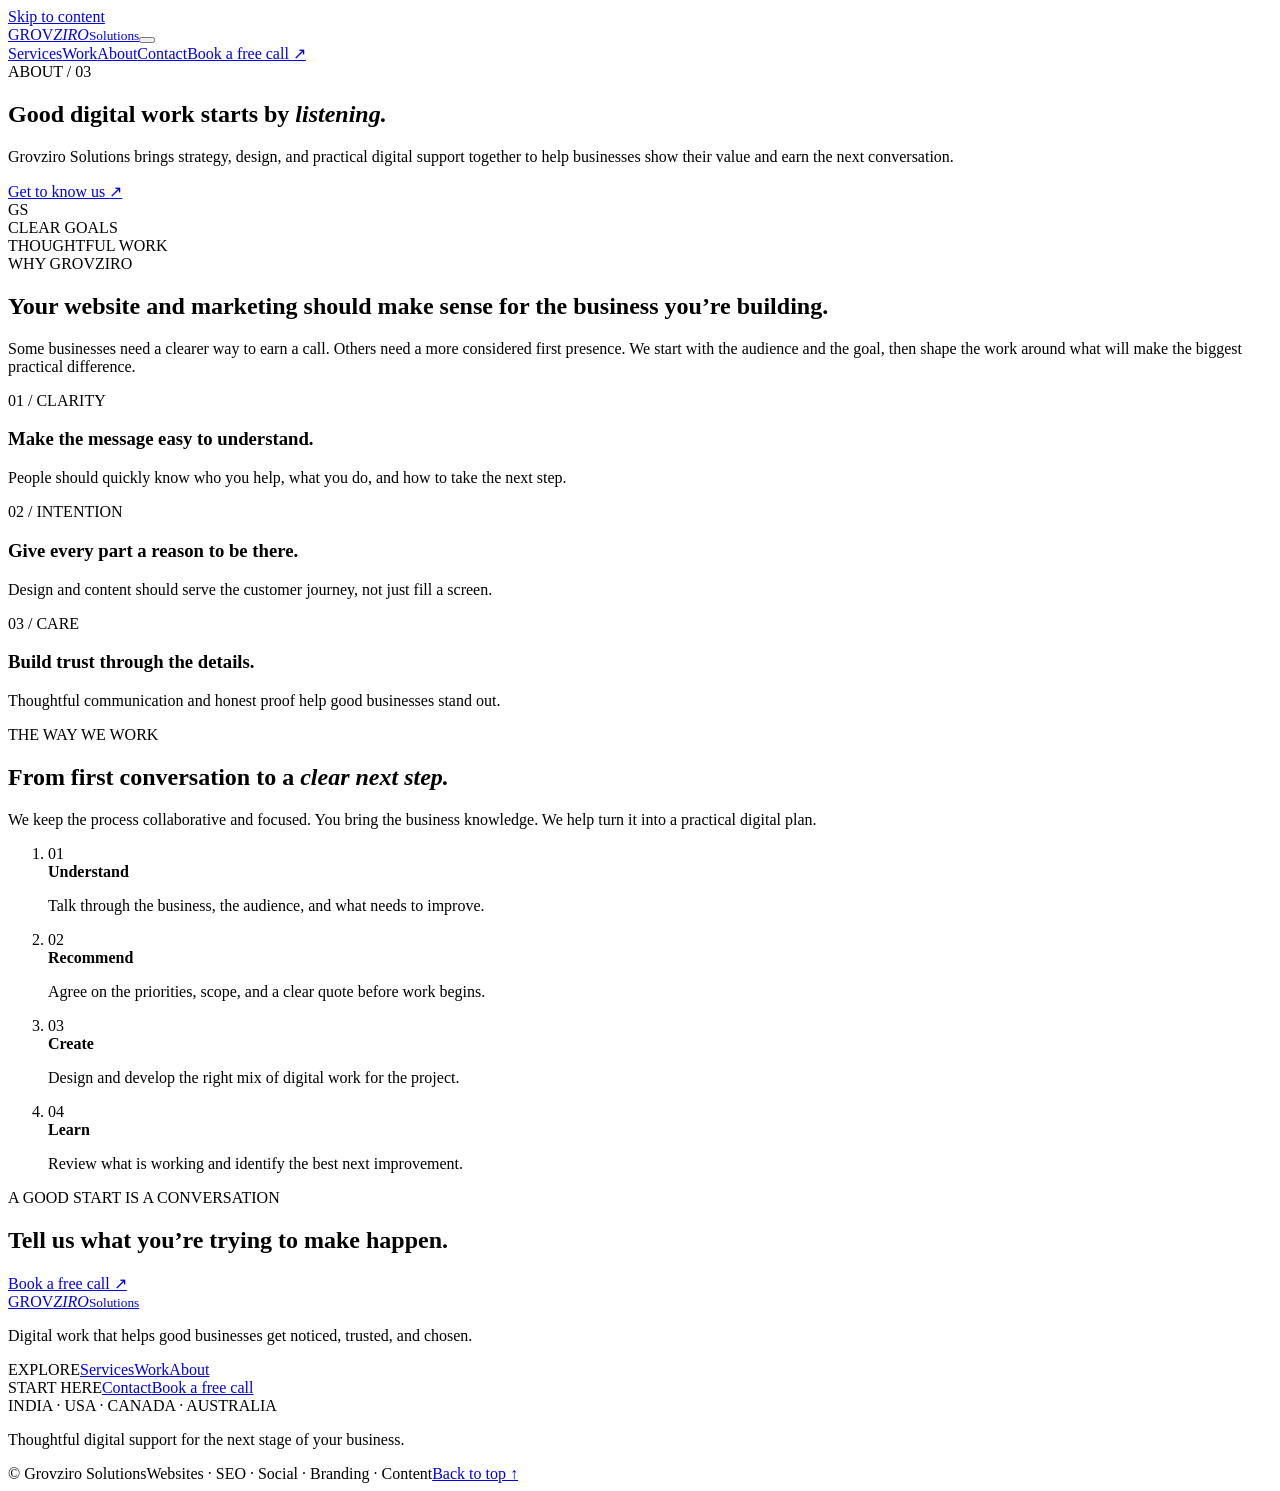
==== about.html @ 205700be "Add about.html for Grovziro website" ====
<!doctype html>
<html lang="en">
<head>
  <meta charset="utf-8"><meta name="viewport" content="width=device-width, initial-scale=1"><meta name="theme-color" content="#f3f2ef">
  <title>About | Grovziro Solutions</title><meta name="description" content="Learn about Grovziro Solutions and the thoughtful digital work we create for businesses ready to grow.">
  <link rel="icon" href="assets/favicon.svg" type="image/svg+xml"><link rel="stylesheet" href="assets/styles.css"><script src="assets/site-config.js" defer></script><script src="assets/main.js" defer></script>
</head>
<body>
  <a class="skip-link" href="#main">Skip to content</a>
  <header class="site-header"><a class="wordmark" href="index.html" aria-label="Grovziro Solutions home"><span>GROV</span><i>ZIRO</i><small>Solutions</small></a><button class="menu-toggle" type="button" aria-expanded="false" aria-controls="site-nav" aria-label="Open menu"><span></span><span></span></button><nav class="site-nav" id="site-nav" aria-label="Main navigation"><a href="services.html">Services</a><a href="work.html">Work</a><a aria-current="page" href="about.html">About</a><a href="contact.html">Contact</a><a class="button button-small booking-link" href="contact.html#contact-form">Book a free call <span aria-hidden="true">↗</span></a></nav></header>
  <main id="main" tabindex="-1">
    <section class="page-hero section-wrap page-hero-about"><div class="section-kicker">ABOUT / 03</div><div class="page-hero-grid"><div><h1>Good digital work starts by <em>listening.</em></h1><p class="page-lede">Grovziro Solutions brings strategy, design, and practical digital support together to help businesses show their value and earn the next conversation.</p><a class="button booking-link" href="contact.html#contact-form">Get to know us <span aria-hidden="true">↗</span></a></div><div class="about-hero-art" aria-hidden="true"><div class="about-orbit about-orbit-one"></div><div class="about-orbit about-orbit-two"></div><div class="about-mark">G<span>S</span></div><div class="about-note">CLEAR GOALS<br>THOUGHTFUL WORK</div></div></div></section>
    <section class="about-statement section-wrap section-space"><div class="section-kicker">WHY GROVZIRO</div><div><h2>Your website and marketing should make sense for the business you’re <span>building.</span></h2><p>Some businesses need a clearer way to earn a call. Others need a more considered first presence. We start with the audience and the goal, then shape the work around what will make the biggest practical difference.</p></div></section>
    <section class="values section-wrap"><article><span>01 / CLARITY</span><h3>Make the message easy to understand.</h3><p>People should quickly know who you help, what you do, and how to take the next step.</p></article><article><span>02 / INTENTION</span><h3>Give every part a reason to be there.</h3><p>Design and content should serve the customer journey, not just fill a screen.</p></article><article><span>03 / CARE</span><h3>Build trust through the details.</h3><p>Thoughtful communication and honest proof help good businesses stand out.</p></article></section>
    <section class="about-process section-wrap section-space"><div class="about-process-copy"><div class="section-kicker">THE WAY WE WORK</div><h2>From first conversation to a <em>clear next step.</em></h2><p>We keep the process collaborative and focused. You bring the business knowledge. We help turn it into a practical digital plan.</p></div><ol class="process-list"><li><span>01</span><div><b>Understand</b><p>Talk through the business, the audience, and what needs to improve.</p></div></li><li><span>02</span><div><b>Recommend</b><p>Agree on the priorities, scope, and a clear quote before work begins.</p></div></li><li><span>03</span><div><b>Create</b><p>Design and develop the right mix of digital work for the project.</p></div></li><li><span>04</span><div><b>Learn</b><p>Review what is working and identify the best next improvement.</p></div></li></ol></section>
    <section class="about-cta section-wrap"><p class="eyebrow">A GOOD START IS A CONVERSATION</p><h2>Tell us what you’re trying to make happen.</h2><a class="button button-light" href="contact.html#contact-form">Book a free call <span aria-hidden="true">↗</span></a></section>
  </main>
  <footer class="site-footer"><div class="footer-main"><div class="footer-brand"><a class="wordmark wordmark-footer" href="index.html"><span>GROV</span><i>ZIRO</i><small>Solutions</small></a><p>Digital work that helps good businesses get noticed, trusted, and chosen.</p></div><div class="footer-column"><span>EXPLORE</span><a href="services.html">Services</a><a href="work.html">Work</a><a href="about.html">About</a></div><div class="footer-column"><span>START HERE</span><a href="contact.html">Contact</a><a class="booking-link" href="contact.html#contact-form">Book a free call</a></div><div class="footer-note"><span>INDIA · USA · CANADA · AUSTRALIA</span><p>Thoughtful digital support for the next stage of your business.</p></div></div><div class="footer-bottom"><span>© <span data-current-year></span> Grovziro Solutions</span><span>Websites · SEO · Social · Branding · Content</span><a href="#main">Back to top ↑</a></div></footer>
</body>
</html>
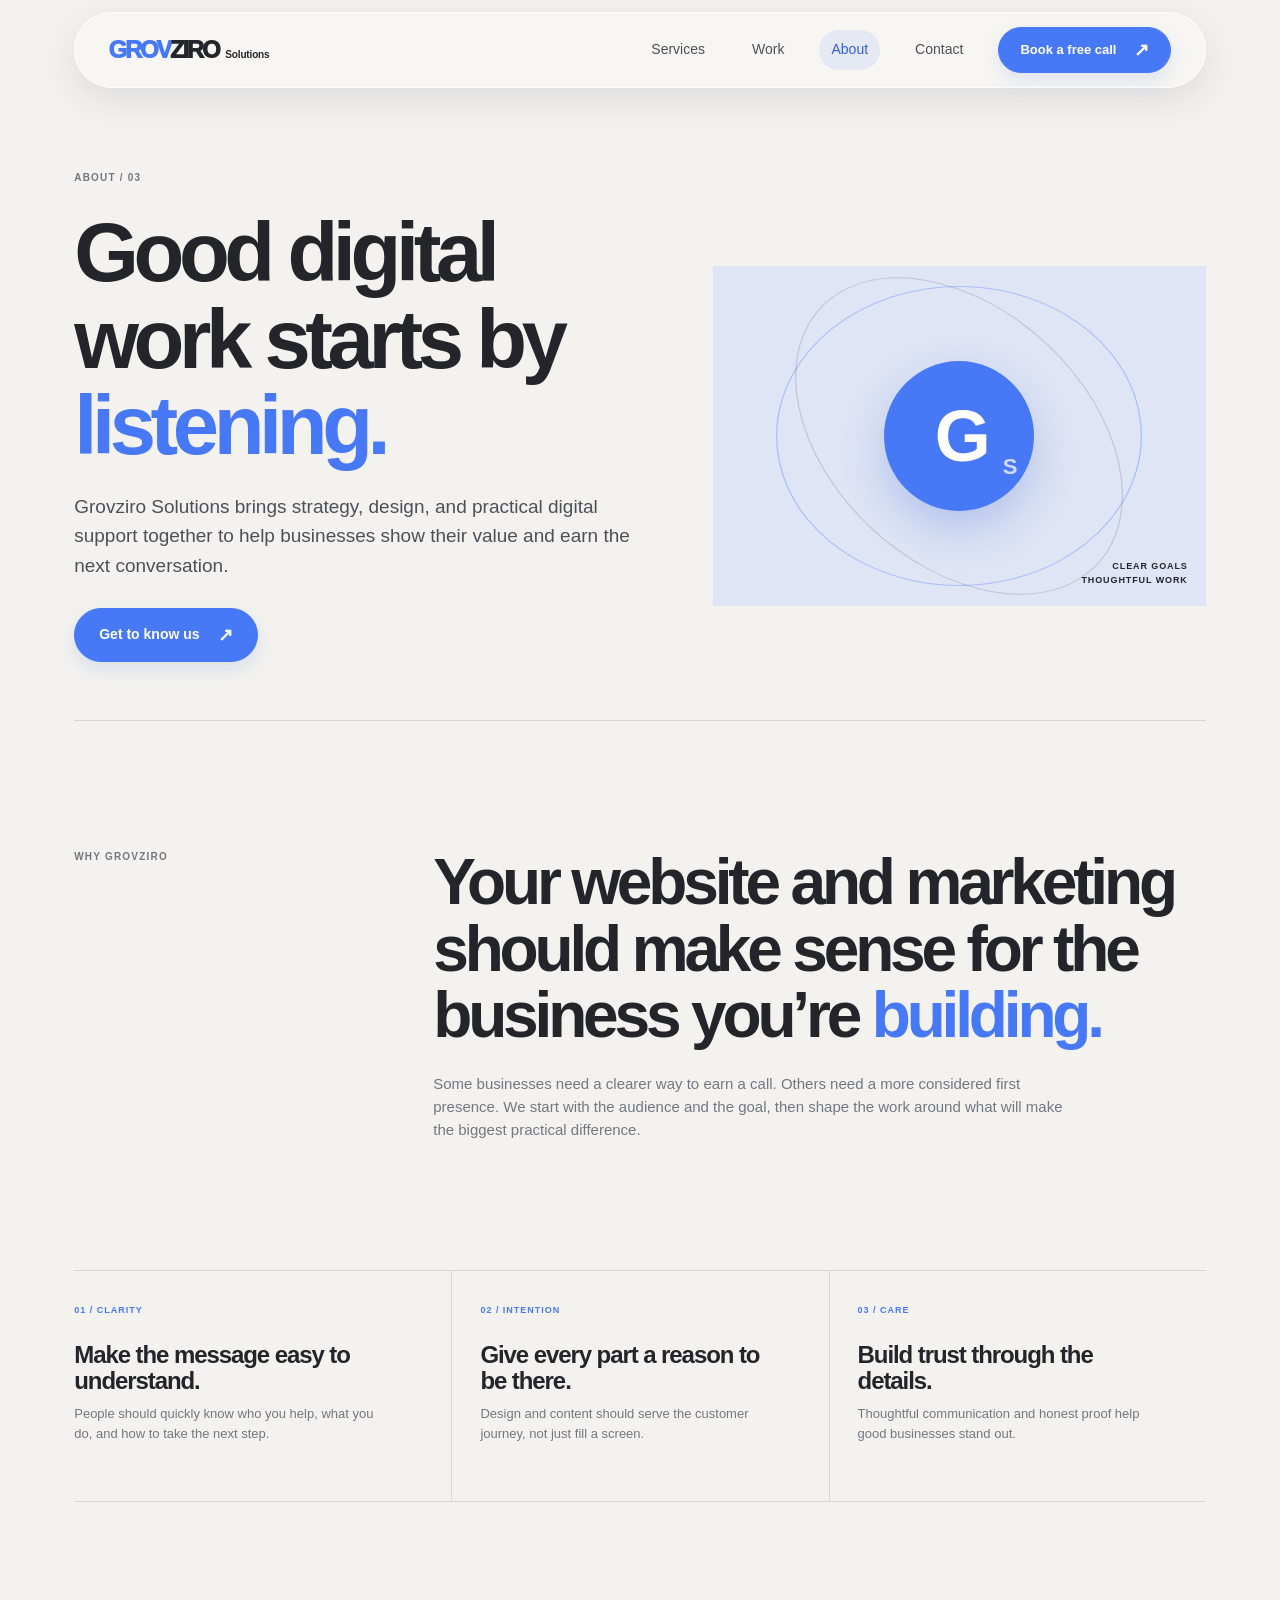
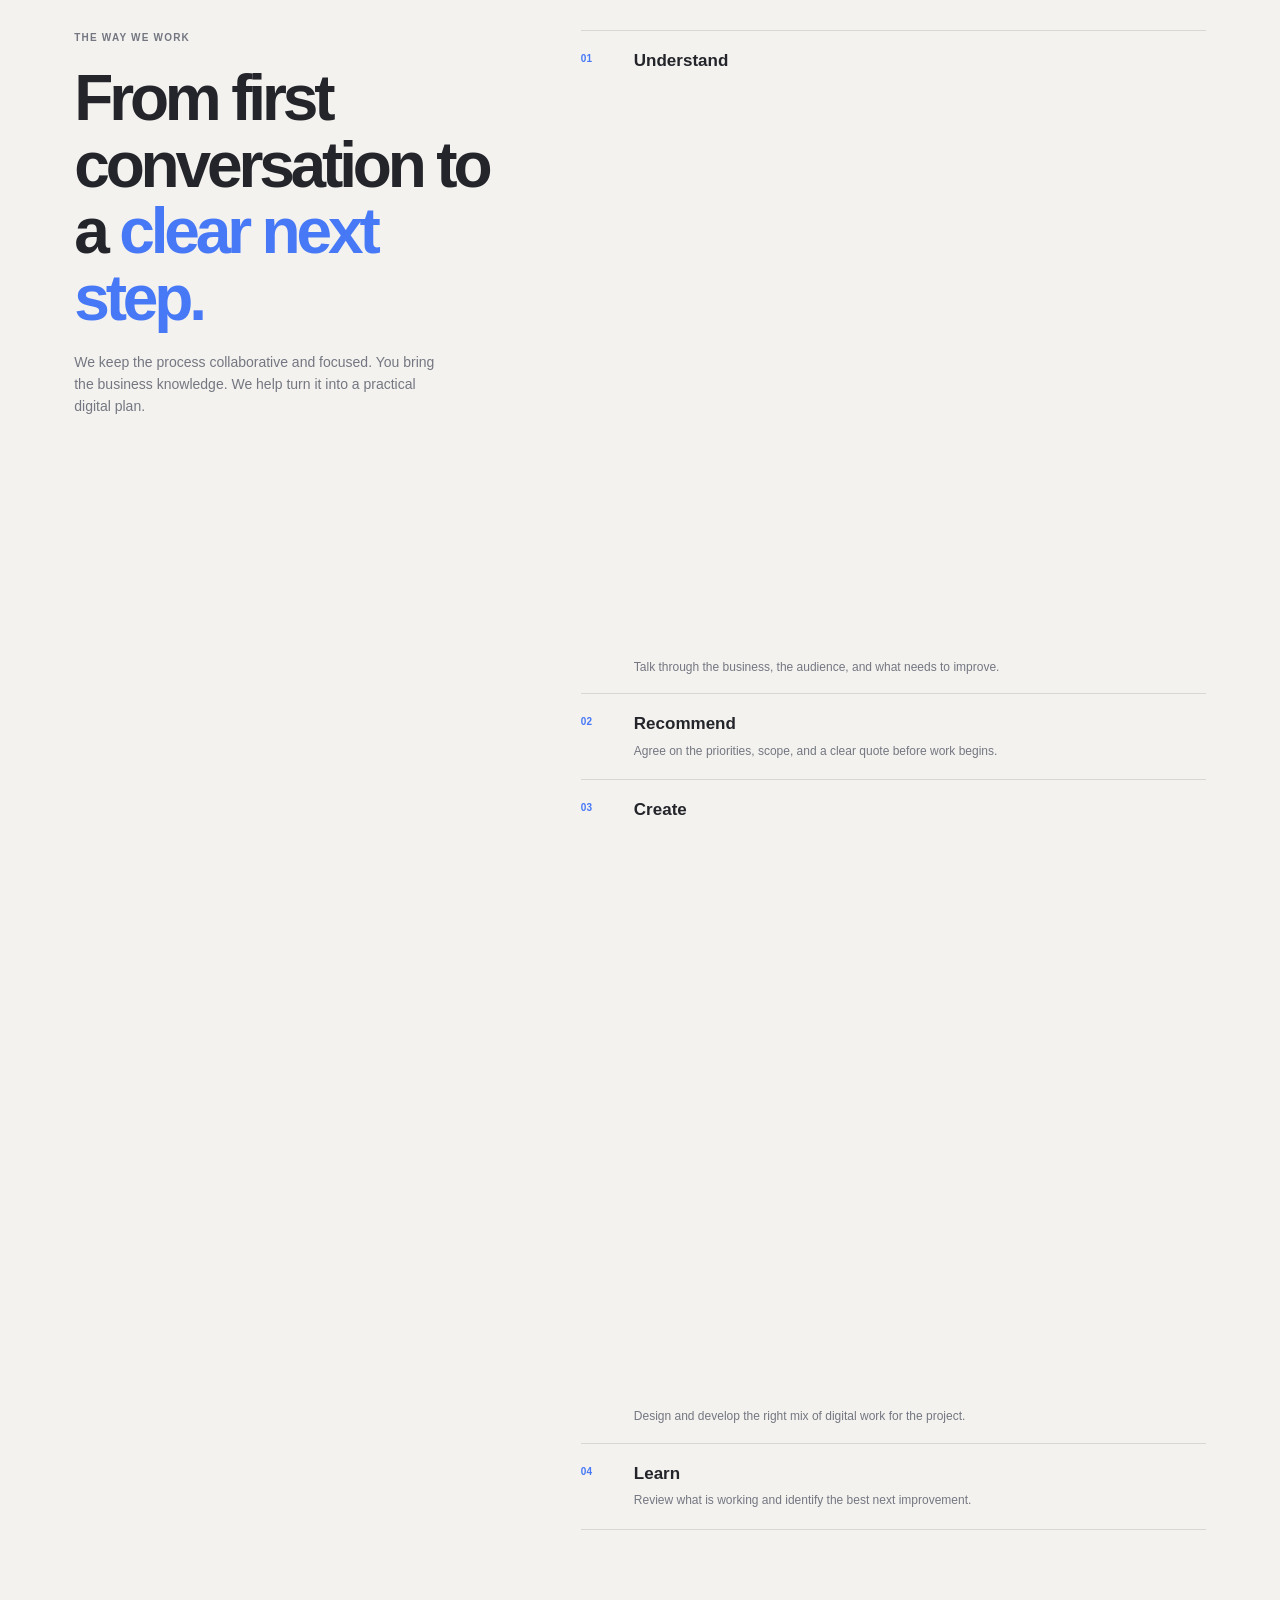
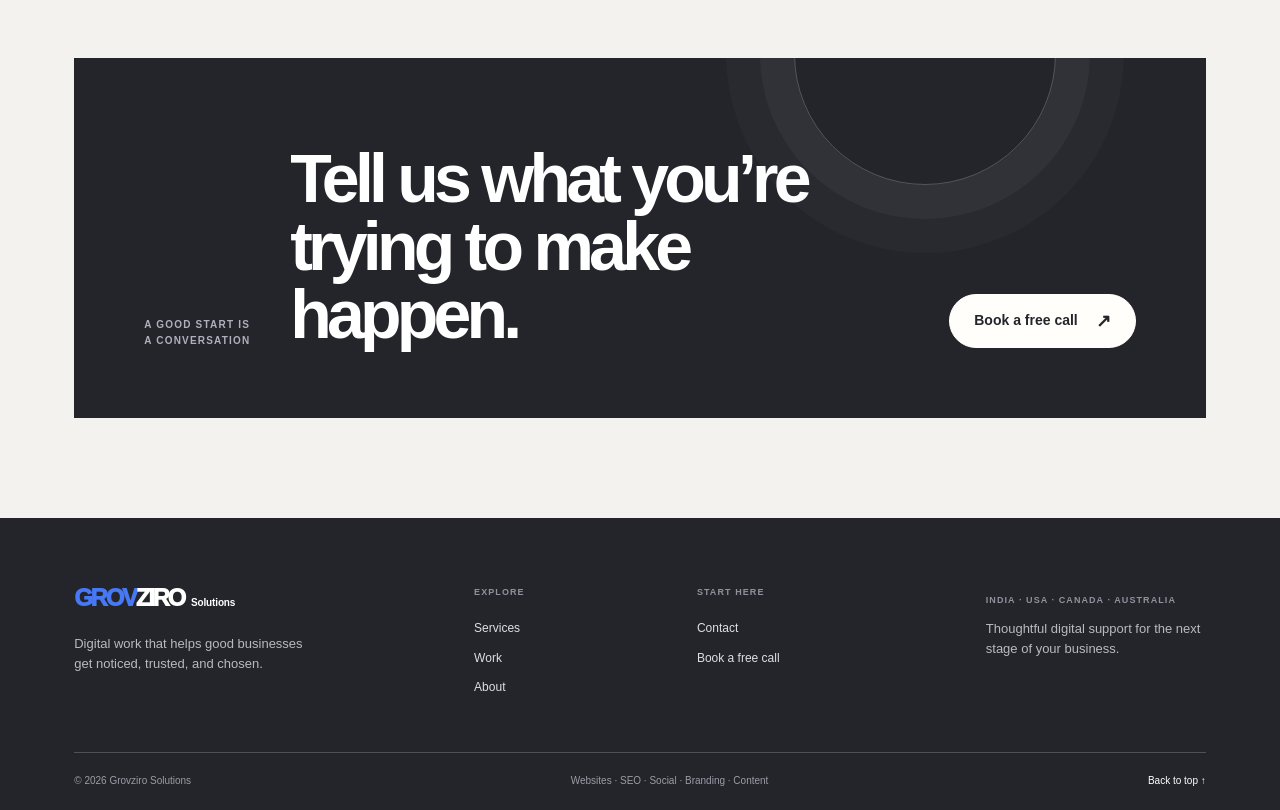
==== commit d6b3b5c7: "Update about.html with contact form details" ====
--- a/about.html
+++ b/about.html
@@ -12,7 +12,7 @@
     <section class="page-hero section-wrap page-hero-about"><div class="section-kicker">ABOUT / 03</div><div class="page-hero-grid"><div><h1>Good digital work starts by <em>listening.</em></h1><p class="page-lede">Grovziro Solutions brings strategy, design, and practical digital support together to help businesses show their value and earn the next conversation.</p><a class="button booking-link" href="contact.html#contact-form">Get to know us <span aria-hidden="true">↗</span></a></div><div class="about-hero-art" aria-hidden="true"><div class="about-orbit about-orbit-one"></div><div class="about-orbit about-orbit-two"></div><div class="about-mark">G<span>S</span></div><div class="about-note">CLEAR GOALS<br>THOUGHTFUL WORK</div></div></div></section>
     <section class="about-statement section-wrap section-space"><div class="section-kicker">WHY GROVZIRO</div><div><h2>Your website and marketing should make sense for the business you’re <span>building.</span></h2><p>Some businesses need a clearer way to earn a call. Others need a more considered first presence. We start with the audience and the goal, then shape the work around what will make the biggest practical difference.</p></div></section>
     <section class="values section-wrap"><article><span>01 / CLARITY</span><h3>Make the message easy to understand.</h3><p>People should quickly know who you help, what you do, and how to take the next step.</p></article><article><span>02 / INTENTION</span><h3>Give every part a reason to be there.</h3><p>Design and content should serve the customer journey, not just fill a screen.</p></article><article><span>03 / CARE</span><h3>Build trust through the details.</h3><p>Thoughtful communication and honest proof help good businesses stand out.</p></article></section>
-    <section class="about-process section-wrap section-space"><div class="about-process-copy"><div class="section-kicker">THE WAY WE WORK</div><h2>From first conversation to a <em>clear next step.</em></h2><p>We keep the process collaborative and focused. You bring the business knowledge. We help turn it into a practical digital plan.</p></div><ol class="process-list"><li><span>01</span><div><b>Understand</b><p>Talk through the business, the audience, and what needs to improve.</p></div></li><li><span>02</span><div><b>Recommend</b><p>Agree on the priorities, scope, and a clear quote before work begins.</p></div></li><li><span>03</span><div><b>Create</b><p>Design and develop the right mix of digital work for the project.</p></div></li><li><span>04</span><div><b>Learn</b><p>Review what is working and identify the best next improvement.</p></div></li></ol></section>
+    <section class="about-process section-wrap section-space"><div class="about-process-copy"><div class="section-kicker">THE WAY WE WORK</div><h2>From first conversation to a <em>clear next step.</em></h2><p>We keep the process collaborative and focused. You bring the business knowledge. We help turn it into a practical digital plan.</p></div><ol class="process-list"><li><span>01</span><div><div class="process-step-title"><b>Understand</b><span class="process-icon" aria-hidden="true"><svg viewBox="0 0 24 24" fill="none"><circle cx="10.5" cy="10.5" r="6.5"/><path d="m15.5 15.5 5 5"/></svg></span></div><p>Talk through the business, the audience, and what needs to improve.</p></div></li><li><span>02</span><div><div class="process-step-title"><b>Recommend</b></div><p>Agree on the priorities, scope, and a clear quote before work begins.</p></div></li><li><span>03</span><div><div class="process-step-title"><b>Create</b><span class="process-icon" aria-hidden="true"><svg viewBox="0 0 24 24" fill="none"><path d="M12 3v3m0 12v3M3 12h3m12 0h3M5.6 5.6l2.1 2.1m8.6 8.6 2.1 2.1m0-12.8-2.1 2.1m-8.6 8.6-2.1 2.1"/><circle cx="12" cy="12" r="3"/></svg></span></div><p>Design and develop the right mix of digital work for the project.</p></div></li><li><span>04</span><div><div class="process-step-title"><b>Learn</b></div><p>Review what is working and identify the best next improvement.</p></div></li></ol></section>
     <section class="about-cta section-wrap"><p class="eyebrow">A GOOD START IS A CONVERSATION</p><h2>Tell us what you’re trying to make happen.</h2><a class="button button-light" href="contact.html#contact-form">Book a free call <span aria-hidden="true">↗</span></a></section>
   </main>
   <footer class="site-footer"><div class="footer-main"><div class="footer-brand"><a class="wordmark wordmark-footer" href="index.html"><span>GROV</span><i>ZIRO</i><small>Solutions</small></a><p>Digital work that helps good businesses get noticed, trusted, and chosen.</p></div><div class="footer-column"><span>EXPLORE</span><a href="services.html">Services</a><a href="work.html">Work</a><a href="about.html">About</a></div><div class="footer-column"><span>START HERE</span><a href="contact.html">Contact</a><a class="booking-link" href="contact.html#contact-form">Book a free call</a></div><div class="footer-note"><span>INDIA · USA · CANADA · AUSTRALIA</span><p>Thoughtful digital support for the next stage of your business.</p></div></div><div class="footer-bottom"><span>© <span data-current-year></span> Grovziro Solutions</span><span>Websites · SEO · Social · Branding · Content</span><a href="#main">Back to top ↑</a></div></footer>
--- a/assets/styles.css
+++ b/assets/styles.css
@@ -0,0 +1,469 @@
+:root {
+  color-scheme: light;
+  --paper: #f3f2ef;
+  --paper-deep: #eae9e5;
+  --white: #fffefa;
+  --ink: #24252b;
+  --ink-soft: #4d5059;
+  --muted: #747781;
+  --blue: #4778f5;
+  --blue-dark: #2e5de1;
+  --line: #d7d7d3;
+  --line-dark: rgba(255, 255, 255, .2);
+  --display: "Helvetica Neue", Helvetica, Arial, sans-serif;
+  --body: "Helvetica Neue", Helvetica, Arial, sans-serif;
+  --max: 1240px;
+  --gutter: clamp(22px, 5.8vw, 88px);
+}
+
+* { box-sizing: border-box; }
+html { scroll-behavior: smooth; overflow-x: clip; }
+body { margin: 0; background: var(--paper); color: var(--ink); font-family: var(--body); font-size: 16px; line-height: 1.55; overflow-x: clip; }
+body.menu-open { overflow: hidden; }
+button, input, select, textarea { font: inherit; }
+a { color: inherit; text-decoration: none; }
+button, a { -webkit-tap-highlight-color: transparent; }
+img, svg { max-width: 100%; }
+::selection { background: var(--blue); color: white; }
+
+.skip-link { position: fixed; z-index: 100; top: 12px; left: 12px; padding: 12px 16px; transform: translateY(-160%); background: var(--ink); color: white; border-radius: 8px; }
+.skip-link:focus { transform: translateY(0); }
+.section-wrap { width: min(100% - var(--gutter) * 2, var(--max)); margin-inline: auto; }
+.section-space { padding-block: clamp(78px, 10vw, 148px); }
+
+.site-header { width: min(100% - var(--gutter) * 2, var(--max)); height: 76px; margin: 12px auto 0; padding: 0 clamp(16px, 2.6vw, 36px); display: flex; align-items: center; justify-content: space-between; position: sticky; top: 12px; z-index: 50; border: 1px solid rgba(255, 255, 255, .78); border-radius: 999px; background: rgba(248, 247, 244, .72); -webkit-backdrop-filter: blur(22px) saturate(155%); backdrop-filter: blur(22px) saturate(155%); box-shadow: 0 12px 36px rgba(35, 43, 66, .1); transition: background-color .25s ease, border-color .25s ease, box-shadow .25s ease; }
+.site-header.is-scrolled { border-color: rgba(255, 255, 255, .9); background: rgba(250, 249, 247, .86); box-shadow: 0 14px 38px rgba(35, 43, 66, .15); }
+.wordmark { display: inline-flex; align-items: baseline; gap: 0; font-weight: 950; font-size: 24px; letter-spacing: -.095em; line-height: 1; white-space: nowrap; }
+.wordmark span { color: var(--blue); }
+.wordmark i { color: var(--ink); font-style: normal; }
+.wordmark small { margin-left: 7px; font-size: 10px; font-weight: 650; letter-spacing: -.015em; }
+.site-nav { display: flex; align-items: center; gap: clamp(10px, 1.8vw, 24px); font-size: 14px; }
+.site-nav > a:not(.button) { position: relative; padding: 9px 12px; border-radius: 999px; color: var(--ink-soft); transition: color .2s ease, background-color .2s ease; }
+.site-nav > a:not(.button):hover, .site-nav > a[aria-current="page"] { color: var(--blue-dark); background: rgba(71, 120, 245, .1); }
+.site-nav > a[aria-current="page"]::after { display: none; }
+.menu-toggle { display: none; }
+
+.button { min-height: 54px; display: inline-flex; align-items: center; justify-content: center; gap: 18px; padding: 0 24px; border: 1px solid var(--blue); border-radius: 999px; background: var(--blue); color: white; font-size: 14px; font-weight: 700; transition: background .2s ease, color .2s ease, transform .2s ease, box-shadow .2s ease; box-shadow: 0 8px 18px rgba(55, 98, 225, .13); }
+.button span { font-size: 18px; line-height: 1; transition: transform .2s ease; }
+.button:hover { background: var(--blue-dark); border-color: var(--blue-dark); transform: translateY(-2px); box-shadow: 0 12px 24px rgba(55, 98, 225, .18); }
+.button:hover span { transform: translate(2px, -2px); }
+.button:focus-visible, .text-link:focus-visible, .site-nav a:focus-visible, .footer-column a:focus-visible, .menu-toggle:focus-visible { outline: 3px solid var(--blue); outline-offset: 4px; }
+.button-small { min-height: 46px; padding-inline: 21px; font-size: 13px; }
+.button-outline { background: transparent; color: var(--ink); border-color: #aaaeb8; box-shadow: none; }
+.button-outline:hover { color: white; }
+.button-light { background: var(--white); border-color: var(--white); color: var(--ink); box-shadow: none; }
+.button-light:hover { background: #e3e9ff; color: var(--ink); border-color: #e3e9ff; }
+.text-link { display: inline-flex; align-items: center; gap: 10px; color: var(--ink); font-size: 14px; font-weight: 700; }
+.text-link span { color: var(--blue); font-size: 19px; transition: transform .2s ease; }
+.text-link:hover span { transform: translateX(4px); }
+
+.hero { min-height: min(690px, calc(100svh - 88px)); padding-block: clamp(64px, 8vw, 112px) 74px; display: grid; grid-template-columns: 1.13fr .87fr; align-items: center; gap: clamp(24px, 4vw, 64px); }
+.hero-copy { position: relative; z-index: 2; }
+.eyebrow, .section-kicker { margin: 0; color: var(--muted); font-size: 10px; font-weight: 750; letter-spacing: .12em; text-transform: uppercase; }
+.eyebrow { display: flex; align-items: center; gap: 9px; }
+.eyebrow-dot { width: 7px; height: 7px; display: inline-block; border-radius: 50%; background: var(--blue); box-shadow: 0 0 0 4px rgba(71, 120, 245, .12); }
+h1, h2, h3, p { margin-top: 0; }
+h1, h2, h3 { font-family: var(--display); }
+.hero h1 { max-width: 780px; margin: 28px 0 22px; font-size: clamp(50px, 6.1vw, 88px); line-height: .99; font-weight: 780; letter-spacing: -.075em; }
+h1 em, h2 em { color: var(--blue); font-style: normal; }
+.hero-lede { max-width: 540px; color: var(--ink-soft); font-size: clamp(16px, 1.4vw, 19px); line-height: 1.65; }
+.hero-actions { margin-top: 32px; display: flex; align-items: center; flex-wrap: wrap; gap: 24px; }
+.hero-note { margin: 37px 0 0; color: var(--muted); font-size: 11px; letter-spacing: .045em; }
+
+.hero-art { height: 470px; position: relative; display: grid; place-items: center; isolation: isolate; }
+.hero-art::before { content: ""; width: min(100%, 420px); aspect-ratio: 1; position: absolute; z-index: -2; border-radius: 50%; background: radial-gradient(circle, rgba(71, 120, 245, .15) 0%, rgba(71, 120, 245, .06) 42%, transparent 70%); }
+.orbit { position: absolute; width: 360px; height: 360px; border: 1px solid rgba(71, 120, 245, .2); border-radius: 50%; transform: rotate(-24deg) scaleY(.74); }
+.orbit-one { width: 430px; height: 330px; transform: rotate(26deg) scaleY(.69); border-color: rgba(36, 37, 43, .14); }
+.orbit-two { width: 350px; height: 420px; transform: rotate(54deg) scaleY(.67); }
+.art-card { position: absolute; border: 1px solid rgba(35, 47, 80, .09); border-radius: 20px; background: rgba(255, 254, 250, .9); box-shadow: 0 25px 80px rgba(36, 52, 99, .11); backdrop-filter: blur(12px); }
+.art-card-main { width: min(82%, 365px); min-height: 270px; padding: 28px; transform: rotate(-5deg); }
+.art-card-head { display: flex; align-items: center; justify-content: space-between; color: #7a7f8d; font-size: 9px; font-weight: 800; letter-spacing: .12em; }
+.art-spark { color: var(--blue); font-size: 24px; }
+.art-lines { margin-top: 34px; display: grid; gap: 12px; }
+.art-lines i { height: 13px; display: block; border-radius: 99px; background: #e8e9ec; }
+.art-lines i:first-child { width: 82%; height: 22px; background: var(--ink); }
+.art-lines i:nth-child(2) { width: 67%; }
+.art-lines i:nth-child(3) { width: 48%; }
+.art-route { margin-top: 35px; display: flex; align-items: center; }
+.route-dot { width: 11px; height: 11px; border: 3px solid var(--blue); border-radius: 50%; background: white; }
+.route-dot-end { width: 17px; height: 17px; background: var(--blue); box-shadow: 0 0 0 5px rgba(71, 120, 245, .12); }
+.route-line { height: 2px; flex: 1; background: repeating-linear-gradient(90deg, var(--blue) 0 6px, transparent 6px 11px); }
+.art-card-foot { margin-top: 12px; display: flex; justify-content: space-between; color: #828691; font-size: 9px; font-weight: 650; }
+.art-label { position: absolute; color: var(--ink-soft); font-size: 9px; font-weight: 800; letter-spacing: .1em; }
+.art-label-top { top: 26px; right: -2px; padding: 12px 15px; background: var(--white); border-radius: 99px; box-shadow: 0 8px 30px rgba(33, 37, 50, .08); }
+.pulse { width: 6px; height: 6px; margin-right: 8px; display: inline-block; vertical-align: 1px; border-radius: 50%; background: var(--blue); box-shadow: 0 0 0 4px rgba(71, 120, 245, .12); }
+.art-card-floating { right: -8px; bottom: 45px; display: flex; align-items: center; gap: 12px; padding: 15px 19px; font-size: 11px; font-weight: 650; line-height: 1.35; transform: rotate(4deg); }
+.floating-icon { width: 34px; height: 34px; display: grid; place-items: center; border-radius: 50%; background: var(--blue); color: white; font-size: 17px; }
+.art-stamp { position: absolute; left: 4px; bottom: 55px; width: 55px; height: 55px; display: grid; place-content: center; transform: rotate(-13deg); border: 1px solid rgba(36,37,43,.2); border-radius: 50%; color: var(--blue); font-size: 21px; font-weight: 900; line-height: .65; text-align: center; }
+.art-stamp small { color: var(--ink); font-size: 10px; }
+.art-location { position: absolute; bottom: 3px; color: var(--muted); font-size: 8px; font-weight: 750; letter-spacing: .12em; }
+.art-location span { margin-inline: 5px; color: var(--blue); }
+
+.ticker { overflow: hidden; background: var(--blue); color: white; }
+.ticker-track { width: max-content; min-height: 58px; display: flex; align-items: center; gap: 24px; padding-inline: 24px; animation: ticker-scroll 36s linear infinite; font-size: 11px; font-weight: 750; letter-spacing: .08em; text-transform: uppercase; }
+.ticker-track b { color: #cbd8ff; font-size: 15px; }
+@keyframes ticker-scroll { to { transform: translateX(-50%); } }
+
+.intro { padding-bottom: 65px; }
+.intro-content { margin-top: 26px; display: grid; grid-template-columns: 1.3fr .7fr; gap: 10%; align-items: end; }
+.intro-content h2, .section-heading h2, .approach h2, .work-teaser h2, .page-hero h1, .about-statement h2, .about-process h2, .service-cta h2, .work-cta h2, .contact-bottom h2 { margin-bottom: 0; font-size: clamp(38px, 5vw, 68px); line-height: 1.04; letter-spacing: -.065em; font-weight: 760; }
+.intro-content h2 { max-width: 790px; }
+.intro-content h2 span, .about-statement h2 span { color: var(--blue); }
+.intro-side { padding-bottom: 5px; }
+.intro-side p { max-width: 340px; margin-bottom: 20px; color: var(--muted); font-size: 15px; }
+.market-grid { margin-top: 70px; display: grid; grid-template-columns: 1fr 1fr; gap: 18px; }
+.market-card { min-height: 325px; padding: clamp(26px, 4vw, 46px); position: relative; overflow: hidden; isolation: isolate; border-radius: 4px; }
+.market-card-blue { background: #dce5ff; }
+.market-card-dark { background: #282a32; color: white; }
+.market-card-top { display: flex; align-items: center; justify-content: space-between; font-size: 9px; font-weight: 800; letter-spacing: .12em; }
+.market-card-top span:last-child { color: var(--blue); font-size: 19px; }
+.market-card h3 { max-width: 390px; margin: 38px 0 13px; font-size: clamp(27px, 3vw, 40px); line-height: 1.05; letter-spacing: -.055em; }
+.market-card p { max-width: 420px; margin-bottom: 24px; color: var(--ink-soft); font-size: 14px; }
+.market-card-dark p { color: #b8bac2; }
+.market-card > a { position: relative; z-index: 2; display: inline-flex; align-items: center; gap: 9px; font-size: 12px; font-weight: 750; }
+.market-card > a span { color: var(--blue); font-size: 17px; }
+.market-mark { position: absolute; z-index: -1; right: 24px; bottom: -92px; color: rgba(71, 120, 245, .12); font-size: 245px; font-weight: 900; letter-spacing: -.12em; line-height: 1; }
+.market-card-dark .market-mark { color: rgba(255, 255, 255, .05); }
+
+.services-preview { padding-top: 55px; }
+.section-heading { display: flex; align-items: end; justify-content: space-between; gap: 30px; }
+.section-heading h2 { max-width: 700px; margin-top: 20px; }
+.section-heading > .text-link { margin-bottom: 8px; }
+.service-list { margin-top: 54px; border-top: 1px solid var(--line); }
+.service-row { min-height: 91px; display: grid; grid-template-columns: 58px 1.1fr 1fr 35px; align-items: center; gap: 16px; border-bottom: 1px solid var(--line); transition: padding .2s ease, background .2s ease; }
+.service-row:hover { padding-inline: 12px; background: rgba(255, 255, 255, .4); }
+.service-number { color: var(--blue); font-size: 11px; font-weight: 800; }
+.service-name { font-size: clamp(16px, 1.9vw, 22px); font-weight: 700; letter-spacing: -.035em; }
+.service-desc { color: var(--muted); font-size: 12px; }
+.service-arrow { justify-self: end; color: var(--blue); font-size: 21px; }
+.scope-note { margin: 18px 0 0; color: var(--muted); font-size: 12px; }
+.scope-note a { color: var(--ink); font-weight: 700; }
+
+.approach { padding-top: 45px; display: grid; grid-template-columns: .72fr 1.28fr; gap: clamp(40px, 9vw, 130px); }
+.approach-side { position: relative; min-height: 410px; overflow: hidden; }
+.approach h2 { margin-top: 22px; }
+.approach-side > p { max-width: 330px; margin: 22px 0 18px; color: var(--muted); font-size: 14px; }
+.approach-orbit { width: 130px; height: 130px; position: absolute; bottom: -30px; right: 16px; display: grid; place-items: center; border: 1px solid rgba(71, 120, 245, .4); border-radius: 50%; color: var(--blue); font-size: 40px; font-weight: 800; transform: rotate(-12deg); }
+.approach-orbit::before, .approach-orbit::after { content: ""; position: absolute; inset: 14px -27px; border: 1px solid rgba(36, 37, 43, .14); border-radius: 50%; transform: rotate(43deg); }
+.approach-orbit::after { transform: rotate(-43deg); }
+.steps-list { border-top: 1px solid var(--line); }
+.step-item { min-height: 99px; display: grid; grid-template-columns: 35px 1fr 20px; align-items: start; gap: 16px; padding: 22px 0; border-bottom: 1px solid var(--line); }
+.step-item > span { padding-top: 4px; color: var(--blue); font-size: 10px; font-weight: 800; }
+.step-item h3 { margin: 0 0 6px; font-size: 19px; letter-spacing: -.035em; }
+.step-item p { max-width: 460px; margin: 0; color: var(--muted); font-size: 13px; }
+.step-item > b { justify-self: end; color: #9ba0ae; font-size: 16px; }
+
+.work-teaser { padding-top: 28px; }
+.work-teaser-head { display: flex; align-items: end; justify-content: space-between; gap: 30px; }
+.work-teaser h2 { margin-top: 20px; }
+.work-teaser-head .text-link { margin-bottom: 8px; }
+.work-honest { margin-top: 45px; padding: clamp(26px, 4vw, 50px); display: grid; grid-template-columns: 60px 1fr auto; align-items: center; gap: 25px; background: var(--paper-deep); }
+.work-icon { width: 52px; height: 52px; display: grid; place-items: center; border-radius: 50%; background: var(--blue); color: white; font-size: 25px; }
+.work-honest h3 { max-width: 580px; margin: 12px 0 8px; font-size: clamp(22px, 2.5vw, 30px); line-height: 1.1; letter-spacing: -.045em; }
+.work-honest p:not(.eyebrow) { max-width: 600px; margin: 0; color: var(--muted); font-size: 13px; }
+
+.cta-band { min-height: 340px; margin-block: 60px 100px; padding: clamp(32px, 6vw, 76px); position: relative; display: flex; align-items: end; justify-content: space-between; gap: 35px; overflow: hidden; border-radius: 4px; background: var(--blue); color: white; }
+.cta-band::after { content: ""; width: 380px; height: 380px; position: absolute; top: -230px; right: 150px; border: 1px solid rgba(255,255,255,.2); border-radius: 50%; box-shadow: 0 0 0 42px rgba(255,255,255,.035), 0 0 0 84px rgba(255,255,255,.025); }
+.cta-copy { max-width: 660px; position: relative; z-index: 1; }
+.cta-copy .eyebrow { color: rgba(255, 255, 255, .75); }
+.cta-copy h2 { margin: 16px 0 13px; font-size: clamp(40px, 5.6vw, 72px); line-height: .98; letter-spacing: -.07em; }
+.cta-copy h2 em { color: #cad6ff; }
+.cta-copy > p:last-child { max-width: 450px; margin: 0; color: rgba(255, 255, 255, .82); font-size: 14px; }
+.cta-spark { position: absolute; top: 35px; right: 48px; color: rgba(255, 255, 255, .7); font-size: 60px; }
+.cta-band .button { position: relative; z-index: 2; flex: 0 0 auto; }
+
+.site-footer { padding: 0 var(--gutter); background: #24252b; color: white; }
+.footer-main, .footer-bottom { width: min(100%, var(--max)); margin-inline: auto; }
+.footer-main { padding-block: 68px 55px; display: grid; grid-template-columns: 1.35fr .7fr .75fr 1fr; gap: 32px; }
+.wordmark-footer i, .wordmark-footer small { color: white; }
+.footer-brand p { max-width: 240px; margin: 20px 0 0; color: #b8bac2; font-size: 13px; }
+.footer-column { display: flex; flex-direction: column; align-items: start; gap: 11px; font-size: 12px; }
+.footer-column > span, .footer-note > span { margin-bottom: 8px; color: #8f929d; font-size: 9px; font-weight: 800; letter-spacing: .12em; }
+.footer-column a { color: #dedfe3; transition: color .2s ease; }
+.footer-column a:hover { color: white; }
+.footer-note { justify-self: end; }
+.footer-note p { max-width: 220px; margin: 8px 0 0; color: #b8bac2; font-size: 13px; }
+.footer-bottom { min-height: 58px; display: flex; align-items: center; justify-content: space-between; gap: 18px; border-top: 1px solid var(--line-dark); color: #9b9da6; font-size: 10px; }
+.footer-bottom a { color: white; }
+
+/* Interior page hero system */
+.page-hero { padding-block: clamp(52px, 6.4vw, 88px) 58px; }
+.page-hero-grid { margin-top: 25px; display: grid; grid-template-columns: 1.1fr .9fr; gap: 36px; align-items: center; }
+.page-hero h1 { max-width: 740px; font-size: clamp(48px, 6.5vw, 86px); }
+.page-lede { max-width: 560px; margin: 22px 0 28px; color: var(--ink-soft); font-size: clamp(16px, 1.5vw, 19px); }
+.page-hero-art { height: 330px; position: relative; overflow: hidden; display: grid; place-items: center; }
+.service-hero-art { background: #dfe7ff; }
+.service-hero-art::before { content: ""; width: 250px; height: 250px; border: 1px solid rgba(71, 120, 245, .35); border-radius: 50%; box-shadow: 0 0 0 38px rgba(71, 120, 245, .08), 0 0 0 76px rgba(71, 120, 245, .05); }
+.service-hero-circle { width: 188px; height: 188px; position: absolute; display: flex; align-items: center; justify-content: center; flex-direction: column; gap: 5px; border-radius: 50%; background: var(--blue); color: white; transform: rotate(-8deg); box-shadow: 0 18px 38px rgba(49, 90, 212, .24); }
+.service-hero-circle span { font-size: 10px; font-weight: 800; letter-spacing: .12em; }
+.service-hero-circle b { font-size: 14px; line-height: 1; }
+.service-hero-label { position: absolute; right: 24px; bottom: 25px; color: var(--ink); font-size: 9px; font-weight: 850; letter-spacing: .11em; text-align: right; }
+.audience-band { padding-block: 52px 60px; border-top: 1px solid var(--line); }
+.audience-band-grid { margin-top: 24px; display: grid; grid-template-columns: 1fr 1fr; gap: 40px; }
+.audience-band-grid article { padding: 25px 28px 28px 0; }
+.audience-band-grid article + article { padding-left: 40px; border-left: 1px solid var(--line); }
+.audience-band-grid article > span, .proof-grid article > span, .values article > span { color: var(--blue); font-size: 9px; font-weight: 850; letter-spacing: .11em; }
+.audience-band-grid h2 { max-width: 480px; margin: 17px 0 10px; font-size: clamp(28px, 3.4vw, 43px); line-height: 1.04; letter-spacing: -.055em; }
+.audience-band-grid p { max-width: 500px; color: var(--muted); font-size: 14px; }
+.tag-list { display: flex; flex-wrap: wrap; gap: 7px; margin-top: 20px; }
+.tag-list span { padding: 7px 11px; border: 1px solid var(--line); border-radius: 99px; color: var(--ink-soft); font-size: 10px; font-weight: 650; }
+.service-details { padding-top: 80px; }
+.section-heading-note { max-width: 310px; margin: 0 0 6px; color: var(--muted); font-size: 13px; }
+.service-detail { min-height: 280px; padding-block: 37px; display: grid; grid-template-columns: 58px 1fr 200px; align-items: center; gap: 26px; border-top: 1px solid var(--line); }
+.service-detail:first-of-type { margin-top: 55px; }
+.service-detail-index { align-self: start; padding-top: 6px; color: var(--blue); font-size: 11px; font-weight: 800; }
+.service-detail-main h3 { margin: 0 0 11px; font-size: clamp(25px, 3.2vw, 38px); letter-spacing: -.05em; }
+.service-detail-main p { max-width: 610px; margin: 0; color: var(--muted); font-size: 14px; }
+.service-detail-main ul { display: flex; flex-wrap: wrap; gap: 8px 24px; margin: 18px 0 0; padding: 0; list-style: none; color: var(--ink-soft); font-size: 11px; }
+.service-detail-main li::before { content: "↗"; padding-right: 7px; color: var(--blue); }
+.service-detail-mark { width: 150px; height: 150px; justify-self: end; display: grid; place-items: center; border-radius: 50%; background: #e1e8fc; color: var(--blue); font-size: 70px; font-weight: 850; }
+.mark-seo { background: #e5e2db; color: var(--ink); font-size: 60px; }
+.mark-social { background: #dce5ff; font-size: 64px; }
+.mark-brand { background: #282a32; color: white; }
+.mark-content { background: #e7dce7; color: #826192; font-size: 56px; }
+.service-cta, .work-cta { margin-bottom: 100px; padding: clamp(28px, 4.8vw, 58px); display: flex; align-items: center; justify-content: space-between; gap: 40px; background: #e6e5e0; }
+.service-cta h2, .work-cta h2 { max-width: 650px; margin-top: 15px; font-size: clamp(34px, 4vw, 54px); }
+.service-cta p { margin: 13px 0 0; color: var(--muted); font-size: 14px; }
+
+/* Work page */
+.page-hero-work { padding-bottom: 75px; }
+.work-hero-art { height: 320px; position: relative; display: grid; place-items: center; overflow: hidden; background: #e2e7f2; }
+.work-hero-ring { position: absolute; width: 300px; height: 300px; border: 1px solid rgba(71, 120, 245, .42); border-radius: 50%; transform: scaleX(1.25) rotate(-25deg); }
+.ring-b { width: 230px; height: 360px; transform: scaleX(1.25) rotate(32deg); border-color: rgba(36, 37, 43, .18); }
+.work-hero-card { width: 205px; height: 190px; position: relative; padding: 20px; transform: rotate(-7deg); background: var(--white); box-shadow: 0 16px 44px rgba(29, 39, 70, .15); }
+.work-hero-card span { color: var(--muted); font-size: 9px; font-weight: 800; letter-spacing: .13em; }
+.work-hero-card b { display: block; margin-top: 20px; font-size: 25px; line-height: 1.18; letter-spacing: -.06em; }
+.work-hero-card i { position: absolute; right: 17px; bottom: 15px; color: var(--blue); font-size: 23px; font-style: normal; }
+.case-status { padding-block: clamp(56px, 8vw, 104px); display: grid; grid-template-columns: 80px 1fr; gap: 35px; align-items: start; border-top: 1px solid var(--line); }
+.case-status-mark { width: 60px; height: 60px; display: grid; place-items: center; border-radius: 50%; background: var(--blue); color: white; font-size: 28px; }
+.case-status-content h2 { margin: 18px 0 15px; font-size: clamp(42px, 6vw, 72px); line-height: 1; letter-spacing: -.07em; }
+.case-status-content > p:not(.eyebrow) { max-width: 600px; margin-bottom: 25px; color: var(--muted); font-size: 15px; }
+.proof-standard { padding-top: 45px; }
+.proof-grid { margin-top: 55px; display: grid; grid-template-columns: repeat(3, 1fr); border-top: 1px solid var(--line); border-bottom: 1px solid var(--line); }
+.proof-grid article { min-height: 220px; padding: 26px 28px 28px 0; }
+.proof-grid article + article { padding-left: 28px; border-left: 1px solid var(--line); }
+.proof-grid h3 { margin: 23px 0 10px; font-size: 22px; letter-spacing: -.04em; }
+.proof-grid p { max-width: 280px; margin: 0; color: var(--muted); font-size: 13px; }
+.work-cta { margin-top: 30px; }
+
+/* About page */
+.about-hero-art { height: 340px; position: relative; display: grid; place-items: center; overflow: hidden; background: #dfe5f5; }
+.about-orbit { width: 300px; height: 300px; position: absolute; border: 1px solid rgba(71, 120, 245, .36); border-radius: 50%; transform: scaleX(1.22) rotate(35deg); }
+.about-orbit-two { width: 230px; height: 350px; transform: scaleX(1.2) rotate(-34deg); border-color: rgba(36, 37, 43, .17); }
+.about-mark { width: 150px; height: 150px; position: relative; display: grid; place-items: center; border-radius: 50%; background: var(--blue); color: white; font-size: 72px; font-weight: 850; letter-spacing: -.1em; box-shadow: 0 18px 45px rgba(49, 90, 212, .25); }
+.about-mark span { position: absolute; right: 24px; bottom: 27px; color: #d1dcff; font-size: 22px; }
+.about-note { position: absolute; right: 18px; bottom: 18px; color: var(--ink); font-size: 9px; font-weight: 850; letter-spacing: .1em; text-align: right; }
+.about-statement { display: grid; grid-template-columns: .4fr 1fr; gap: 50px; border-top: 1px solid var(--line); }
+.about-statement h2 { max-width: 780px; font-size: clamp(36px, 5vw, 64px); }
+.about-statement p { max-width: 630px; margin: 23px 0 0; color: var(--muted); font-size: 15px; }
+.values { display: grid; grid-template-columns: repeat(3, 1fr); border-top: 1px solid var(--line); border-bottom: 1px solid var(--line); }
+.values article { min-height: 230px; padding: 25px 28px 25px 0; }
+.values article + article { padding-left: 28px; border-left: 1px solid var(--line); }
+.values h3 { max-width: 300px; margin: 21px 0 10px; font-size: 24px; line-height: 1.1; letter-spacing: -.045em; }
+.values p { max-width: 300px; margin: 0; color: var(--muted); font-size: 13px; }
+.about-process { display: grid; grid-template-columns: .8fr 1.2fr; gap: 90px; }
+.about-process h2 { margin-top: 20px; font-size: clamp(39px, 5vw, 64px); }
+.about-process-copy > p { max-width: 380px; margin: 21px 0 0; color: var(--muted); font-size: 14px; }
+.process-list { margin: 0; padding: 0; list-style: none; border-top: 1px solid var(--line); }
+.process-list li { min-height: 86px; display: grid; grid-template-columns: 38px 1fr; gap: 15px; padding: 17px 0; border-bottom: 1px solid var(--line); }
+.process-list li > span { padding-top: 3px; color: var(--blue); font-size: 10px; font-weight: 800; }
+.process-list b { font-size: 17px; }
+.process-list p { margin: 4px 0 0; color: var(--muted); font-size: 12px; }
+.about-cta { margin-bottom: 100px; padding: clamp(34px, 6vw, 70px); position: relative; display: flex; align-items: end; justify-content: space-between; gap: 30px; overflow: hidden; background: var(--ink); color: white; }
+.about-cta::after { content: ""; width: 260px; height: 260px; position: absolute; top: -135px; right: 150px; border: 1px solid rgba(255,255,255,.22); border-radius: 50%; box-shadow: 0 0 0 34px rgba(255,255,255,.04), 0 0 0 68px rgba(255,255,255,.025); }
+.about-cta .eyebrow { color: #aeb1bc; }
+.about-cta h2 { max-width: 650px; margin: 16px 0 0; font-size: clamp(38px, 5.5vw, 68px); line-height: 1; letter-spacing: -.07em; }
+.about-cta .button { position: relative; z-index: 2; flex: 0 0 auto; }
+
+/* Contact page */
+.contact-hero { padding-block: clamp(50px, 7vw, 94px) 100px; }
+.contact-hero-grid { margin-top: 25px; display: grid; grid-template-columns: .95fr 1.05fr; gap: clamp(42px, 8vw, 108px); align-items: start; }
+.contact-hero h1 { max-width: 570px; font-size: clamp(49px, 6.2vw, 82px); }
+.contact-points { margin-top: 45px; border-top: 1px solid var(--line); }
+.contact-points > div { min-height: 65px; display: flex; align-items: center; gap: 16px; border-bottom: 1px solid var(--line); }
+.contact-point-mark { color: var(--blue); font-size: 10px; font-weight: 850; }
+.contact-points p { margin: 0; color: var(--ink-soft); font-size: 13px; }
+.contact-panel { padding: clamp(25px, 4vw, 43px); background: var(--white); box-shadow: 0 22px 60px rgba(44, 49, 64, .07); }
+.contact-panel-head { display: flex; align-items: center; justify-content: space-between; }
+.panel-spark { color: var(--blue); font-size: 24px; }
+.contact-panel h2 { margin: 15px 0 8px; font-size: clamp(27px, 3vw, 36px); letter-spacing: -.05em; }
+.panel-intro { max-width: 390px; margin: 0 0 24px; color: var(--muted); font-size: 13px; }
+.inquiry-form { display: grid; grid-template-columns: 1fr 1fr; gap: 10px 14px; }
+.inquiry-form label { align-self: end; margin-top: 7px; color: var(--ink-soft); font-size: 10px; font-weight: 750; }
+.inquiry-form label span { color: var(--blue); }
+.inquiry-form input, .inquiry-form select, .inquiry-form textarea { width: 100%; min-height: 46px; padding: 12px 13px; border: 1px solid #dcdde0; border-radius: 3px; background: #fbfbfa; color: var(--ink); font-size: 12px; outline: none; }
+.inquiry-form input:focus, .inquiry-form select:focus, .inquiry-form textarea:focus { border-color: var(--blue); box-shadow: 0 0 0 3px rgba(71, 120, 245, .14); }
+.inquiry-form label[for="details"], .inquiry-form textarea, .form-submit, .form-note { grid-column: 1 / -1; }
+.inquiry-form textarea { min-height: 105px; resize: vertical; }
+.inquiry-form input::placeholder, .inquiry-form textarea::placeholder { color: #a0a3ac; }
+.form-submit { justify-self: start; margin-top: 7px; cursor: pointer; }
+.form-note { margin: 0; color: #777b84; font-size: 10px; }
+.form-note-pending { color: #9b5421; }
+.contact-bottom { margin-bottom: 100px; padding-top: 35px; display: grid; grid-template-columns: 1fr .8fr auto; align-items: center; gap: 25px; border-top: 1px solid var(--line); }
+.contact-bottom h2 { margin-top: 15px; font-size: clamp(29px, 3.2vw, 42px); }
+.contact-bottom > p { max-width: 320px; margin: 0; color: var(--muted); font-size: 13px; }
+
+@media (max-width: 920px) {
+  :root { --gutter: clamp(22px, 4.5vw, 44px); }
+  .site-header { padding-inline: 18px; }
+  .site-nav { gap: 8px; font-size: 12px; }
+  .site-nav > a:not(.button) { padding-inline: 9px; }
+  .site-nav .button-small { padding-inline: 15px; }
+  .hero { min-height: auto; grid-template-columns: 1.12fr .88fr; padding-block: 62px; }
+  .hero h1 { font-size: clamp(47px, 7vw, 68px); }
+  .hero-art { height: 360px; }
+  .orbit { width: 280px; height: 280px; }
+  .orbit-one { width: 340px; height: 260px; }
+  .orbit-two { width: 270px; height: 330px; }
+  .art-card-main { width: 86%; min-height: 240px; padding: 22px; }
+  .art-label-top { right: 0; }
+  .art-card-floating { right: -8px; bottom: 28px; }
+  .art-stamp { left: -3px; bottom: 42px; }
+  .work-honest { grid-template-columns: 50px 1fr; }
+  .work-honest .button { grid-column: 2; justify-self: start; }
+  .footer-main { grid-template-columns: 1.1fr .7fr .8fr; }
+  .footer-note { grid-column: 1 / -1; justify-self: start; }
+  .footer-note p { max-width: 350px; }
+  .about-process { gap: 48px; }
+  .contact-hero-grid { gap: 42px; }
+}
+
+@media (max-width: 680px) {
+  :root { --gutter: 22px; }
+  body { font-size: 15px; }
+  .site-header { width: calc(100% - 28px); height: 64px; margin-top: 8px; top: 8px; padding-inline: 15px; }
+  .wordmark { font-size: 22px; }
+  .wordmark small { font-size: 9px; }
+  .menu-toggle { width: 42px; height: 42px; display: flex; flex-direction: column; align-items: center; justify-content: center; gap: 6px; border: 1px solid rgba(36, 37, 43, .13); border-radius: 50%; background: rgba(255, 255, 255, .42); cursor: pointer; }
+  .menu-toggle span { width: 17px; height: 2px; display: block; background: var(--ink); transition: transform .2s ease; }
+  .menu-toggle[aria-expanded="true"] span:first-child { transform: translateY(4px) rotate(45deg); }
+  .menu-toggle[aria-expanded="true"] span:last-child { transform: translateY(-4px) rotate(-45deg); }
+  .site-nav { position: absolute; top: calc(100% + 10px); left: 0; right: 0; display: flex; flex-direction: column; align-items: stretch; gap: 0; padding: 10px 20px 20px; border: 1px solid rgba(255, 255, 255, .82); border-radius: 24px; background: rgba(248, 247, 244, .9); -webkit-backdrop-filter: blur(22px) saturate(155%); backdrop-filter: blur(22px) saturate(155%); box-shadow: 0 18px 42px rgba(28, 32, 44, .14); opacity: 0; visibility: hidden; transform: translateY(-8px); transition: opacity .2s ease, transform .2s ease, visibility .2s ease; }
+  .site-nav.is-open { opacity: 1; visibility: visible; transform: translateY(0); }
+  .site-nav > a:not(.button) { padding: 14px 4px; border-radius: 0; border-bottom: 1px solid rgba(36, 37, 43, .1); font-size: 15px; }
+  .site-nav > a:not(.button):hover, .site-nav > a[aria-current="page"] { color: var(--blue-dark); background: transparent; }
+  .site-nav > a[aria-current="page"]::after { display: none; }
+  .site-nav .button { margin-top: 17px; }
+  .hero { display: flex; flex-direction: column; align-items: stretch; gap: 18px; padding-block: 46px 35px; }
+  .hero h1 { margin-top: 22px; font-size: clamp(43px, 12vw, 66px); }
+  .hero-lede { max-width: 500px; font-size: 15px; }
+  .hero-actions { margin-top: 24px; gap: 18px; }
+  .hero-actions .button { width: 100%; }
+  .hero-note { margin-top: 24px; font-size: 10px; }
+  .hero-art { height: 325px; margin-top: 4px; }
+  .hero-art::before { width: 340px; }
+  .orbit { width: 270px; height: 270px; }
+  .orbit-one { width: 330px; height: 235px; }
+  .orbit-two { width: 240px; height: 315px; }
+  .art-card-main { width: min(82%, 310px); min-height: 218px; padding: 20px; }
+  .art-lines { margin-top: 25px; gap: 9px; }
+  .art-route { margin-top: 25px; }
+  .art-card-floating { right: 0; bottom: 15px; padding: 12px; }
+  .art-label-top { top: 0; right: -1px; font-size: 8px; }
+  .art-stamp { left: 3px; bottom: 30px; width: 47px; height: 47px; }
+  .art-location { bottom: -1px; font-size: 7px; }
+  .ticker-track { min-height: 49px; gap: 16px; font-size: 9px; }
+  .section-space { padding-block: 75px; }
+  .intro { padding-bottom: 35px; }
+  .intro-content { grid-template-columns: 1fr; gap: 21px; margin-top: 20px; }
+  .intro-content h2, .section-heading h2, .approach h2, .work-teaser h2 { font-size: clamp(36px, 10vw, 54px); }
+  .intro-side p { font-size: 14px; }
+  .market-grid { grid-template-columns: 1fr; margin-top: 36px; gap: 12px; }
+  .market-card { min-height: 290px; padding: 26px; }
+  .market-card h3 { margin-top: 32px; font-size: 33px; }
+  .market-mark { right: 16px; bottom: -74px; font-size: 210px; }
+  .services-preview { padding-top: 35px; }
+  .section-heading { align-items: start; flex-direction: column; gap: 18px; }
+  .section-heading h2 { margin-top: 15px; }
+  .service-list { margin-top: 35px; }
+  .service-row { min-height: auto; grid-template-columns: 29px 1fr 24px; gap: 8px 11px; padding-block: 18px; }
+  .service-row:hover { padding-inline: 0; background: transparent; }
+  .service-name { font-size: 17px; }
+  .service-desc { grid-column: 2; grid-row: 2; font-size: 11px; }
+  .service-arrow { grid-column: 3; grid-row: 1 / 3; }
+  .scope-note { line-height: 1.7; }
+  .approach { grid-template-columns: 1fr; gap: 22px; padding-top: 40px; }
+  .approach-side { min-height: 320px; }
+  .approach-orbit { width: 100px; height: 100px; right: 20px; bottom: 0; }
+  .steps-list { margin-top: 0; }
+  .step-item { min-height: 88px; grid-template-columns: 28px 1fr 16px; gap: 9px; }
+  .step-item h3 { font-size: 18px; }
+  .step-item p { font-size: 12px; }
+  .work-teaser { padding-top: 25px; }
+  .work-teaser-head { align-items: start; flex-direction: column; gap: 18px; }
+  .work-honest { margin-top: 30px; grid-template-columns: 1fr; gap: 15px; padding: 24px; }
+  .work-honest .button { grid-column: 1; }
+  .work-honest h3 { font-size: 24px; }
+  .cta-band { min-height: 390px; margin-block: 28px 74px; padding: 28px; align-items: start; flex-direction: column; justify-content: end; gap: 25px; }
+  .cta-copy h2 { font-size: clamp(41px, 11vw, 59px); }
+  .cta-copy > p:last-child { font-size: 13px; }
+  .cta-spark { top: 26px; right: 27px; font-size: 45px; }
+  .site-footer { padding-inline: var(--gutter); }
+  .footer-main { padding-block: 46px 35px; grid-template-columns: 1fr 1fr; gap: 35px 20px; }
+  .footer-brand { grid-column: 1 / -1; }
+  .footer-note { grid-column: 1 / -1; }
+  .footer-bottom { min-height: 80px; padding-block: 15px; align-items: flex-start; flex-wrap: wrap; justify-content: space-between; gap: 9px 15px; }
+  .footer-bottom > span:nth-child(2) { width: 100%; order: 3; }
+  .page-hero { padding-block: 42px 50px; }
+  .page-hero-grid { margin-top: 20px; grid-template-columns: 1fr; gap: 25px; }
+  .page-hero h1 { font-size: clamp(43px, 11.7vw, 64px); }
+  .page-lede { font-size: 15px; }
+  .page-hero-art, .work-hero-art, .about-hero-art { height: 270px; }
+  .audience-band { padding-block: 36px 43px; }
+  .audience-band-grid { grid-template-columns: 1fr; gap: 0; }
+  .audience-band-grid article { padding: 22px 0 26px; }
+  .audience-band-grid article + article { padding: 25px 0 5px; border-top: 1px solid var(--line); border-left: 0; }
+  .audience-band-grid h2 { font-size: 32px; }
+  .service-details { padding-top: 55px; }
+  .section-heading-note { margin: 0; }
+  .service-detail { min-height: auto; grid-template-columns: 28px 1fr; gap: 7px 12px; padding-block: 25px; }
+  .service-detail:first-of-type { margin-top: 34px; }
+  .service-detail-index { grid-column: 1; grid-row: 1 / 3; }
+  .service-detail-main { grid-column: 2; }
+  .service-detail-main h3 { font-size: 25px; }
+  .service-detail-main p { font-size: 13px; }
+  .service-detail-main ul { display: grid; gap: 6px; font-size: 11px; }
+  .service-detail-mark { width: 74px; height: 74px; grid-column: 2; justify-self: start; margin-top: 12px; font-size: 38px; }
+  .mark-seo, .mark-content { font-size: 36px; }
+  .service-cta, .work-cta { margin-bottom: 70px; padding: 25px; align-items: start; flex-direction: column; gap: 22px; }
+  .service-cta h2, .work-cta h2 { font-size: 35px; }
+  .case-status { grid-template-columns: 1fr; gap: 20px; padding-block: 49px 57px; }
+  .case-status-mark { width: 48px; height: 48px; font-size: 22px; }
+  .case-status-content h2 { font-size: clamp(39px, 10vw, 56px); }
+  .case-status-content > p:not(.eyebrow) { font-size: 14px; }
+  .proof-standard { padding-top: 30px; }
+  .proof-grid { grid-template-columns: 1fr; margin-top: 32px; }
+  .proof-grid article { min-height: auto; padding: 21px 0; }
+  .proof-grid article + article { padding-left: 0; border-top: 1px solid var(--line); border-left: 0; }
+  .proof-grid h3 { margin: 12px 0 7px; }
+  .proof-grid p { max-width: 450px; }
+  .about-statement { grid-template-columns: 1fr; gap: 18px; }
+  .about-statement h2 { font-size: clamp(35px, 9vw, 52px); }
+  .values { grid-template-columns: 1fr; }
+  .values article { min-height: auto; padding: 22px 0; }
+  .values article + article { padding-left: 0; border-top: 1px solid var(--line); border-left: 0; }
+  .values h3 { margin: 12px 0 7px; }
+  .about-process { grid-template-columns: 1fr; gap: 30px; }
+  .about-process h2 { font-size: clamp(39px, 10vw, 55px); }
+  .about-cta { margin-bottom: 70px; padding: 28px; align-items: start; flex-direction: column; }
+  .about-cta h2 { font-size: clamp(38px, 10vw, 55px); }
+  .contact-hero { padding-block: 42px 68px; }
+  .contact-hero-grid { grid-template-columns: 1fr; gap: 32px; }
+  .contact-hero h1 { font-size: clamp(45px, 12vw, 64px); }
+  .contact-points { margin-top: 28px; }
+  .contact-panel { padding: 23px 18px; }
+  .inquiry-form { grid-template-columns: 1fr; gap: 8px; }
+  .inquiry-form label { margin-top: 9px; }
+  .inquiry-form label[for="details"], .inquiry-form textarea, .form-submit, .form-note { grid-column: 1; }
+  .form-submit { width: 100%; }
+  .contact-bottom { margin-bottom: 68px; grid-template-columns: 1fr; gap: 17px; }
+  .contact-bottom > p { max-width: 450px; }
+}
+
+@media (pointer: coarse) {
+  .button, .menu-toggle, .text-link { min-height: 44px; }
+}
+
+@media (prefers-reduced-motion: reduce) {
+  *, *::before, *::after { scroll-behavior: auto !important; animation-duration: .01ms !important; animation-iteration-count: 1 !important; transition-duration: .01ms !important; transition-delay: 0ms !important; }
+}
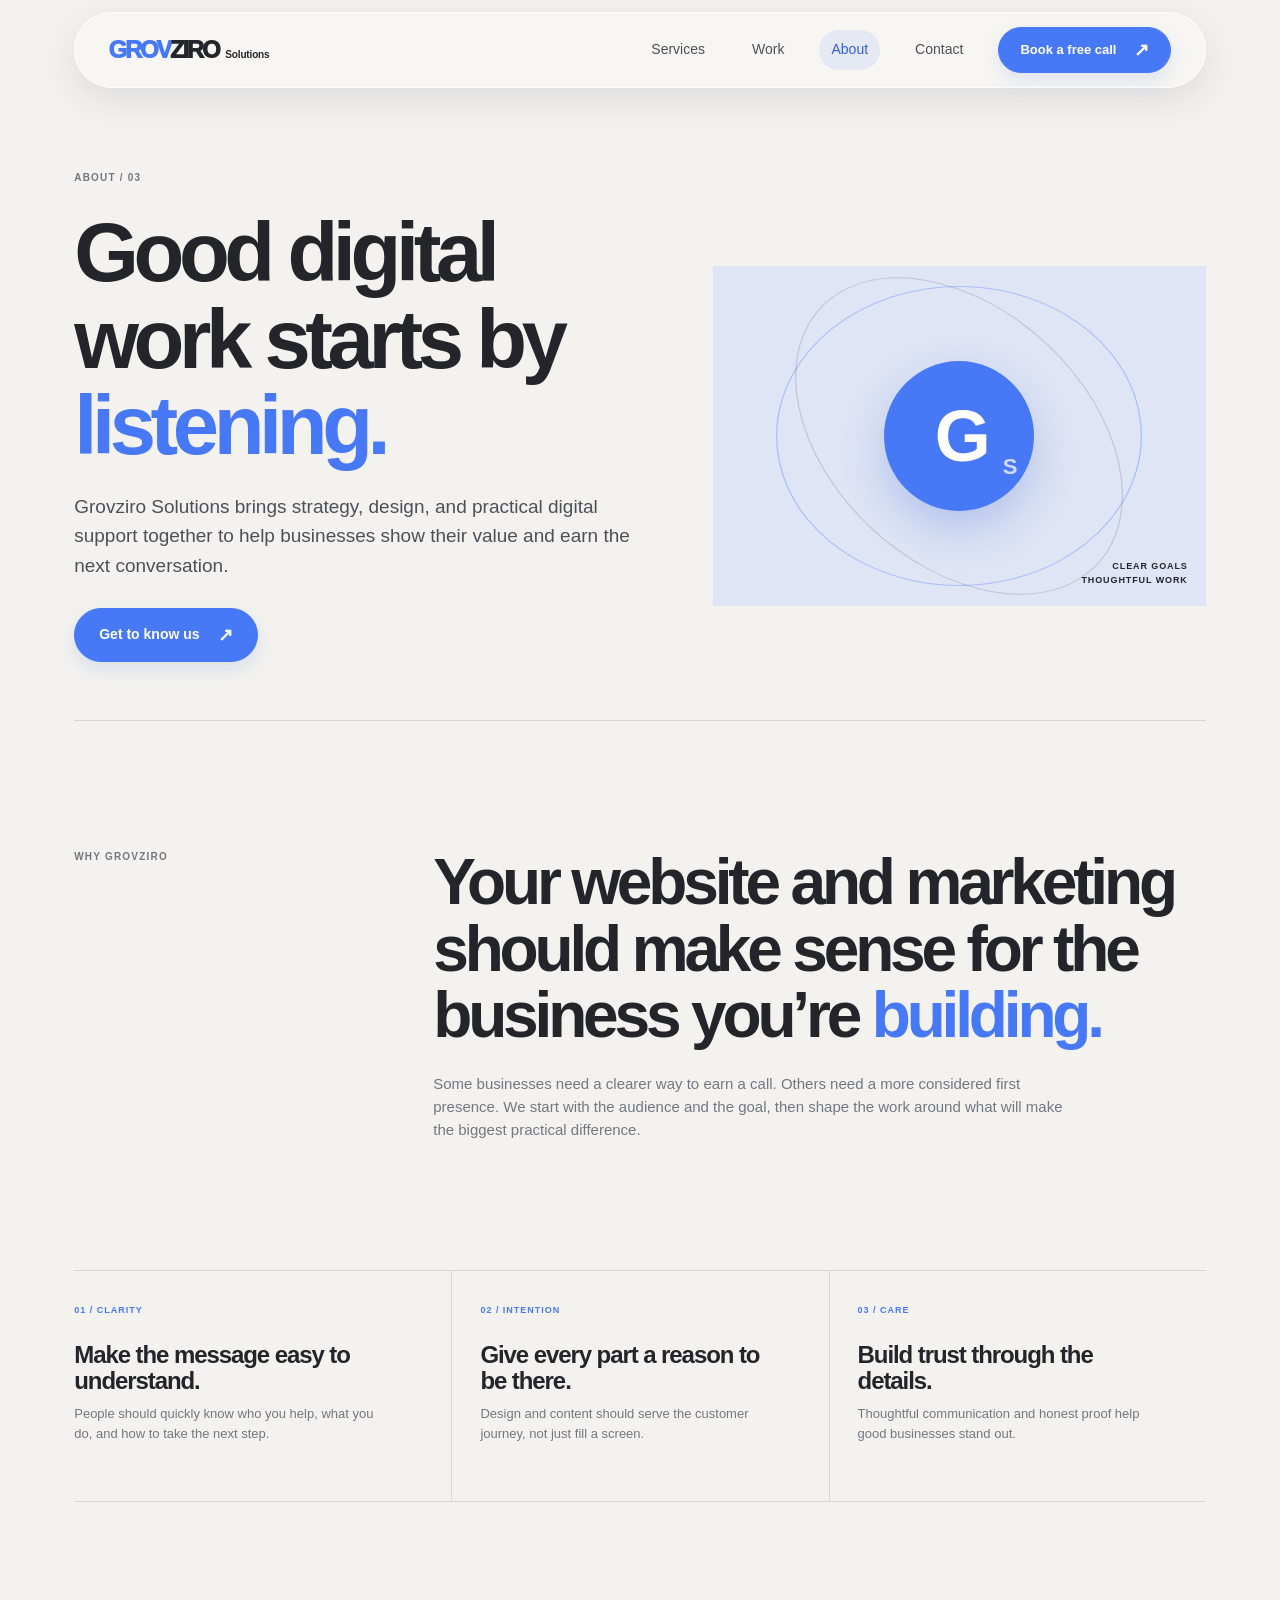
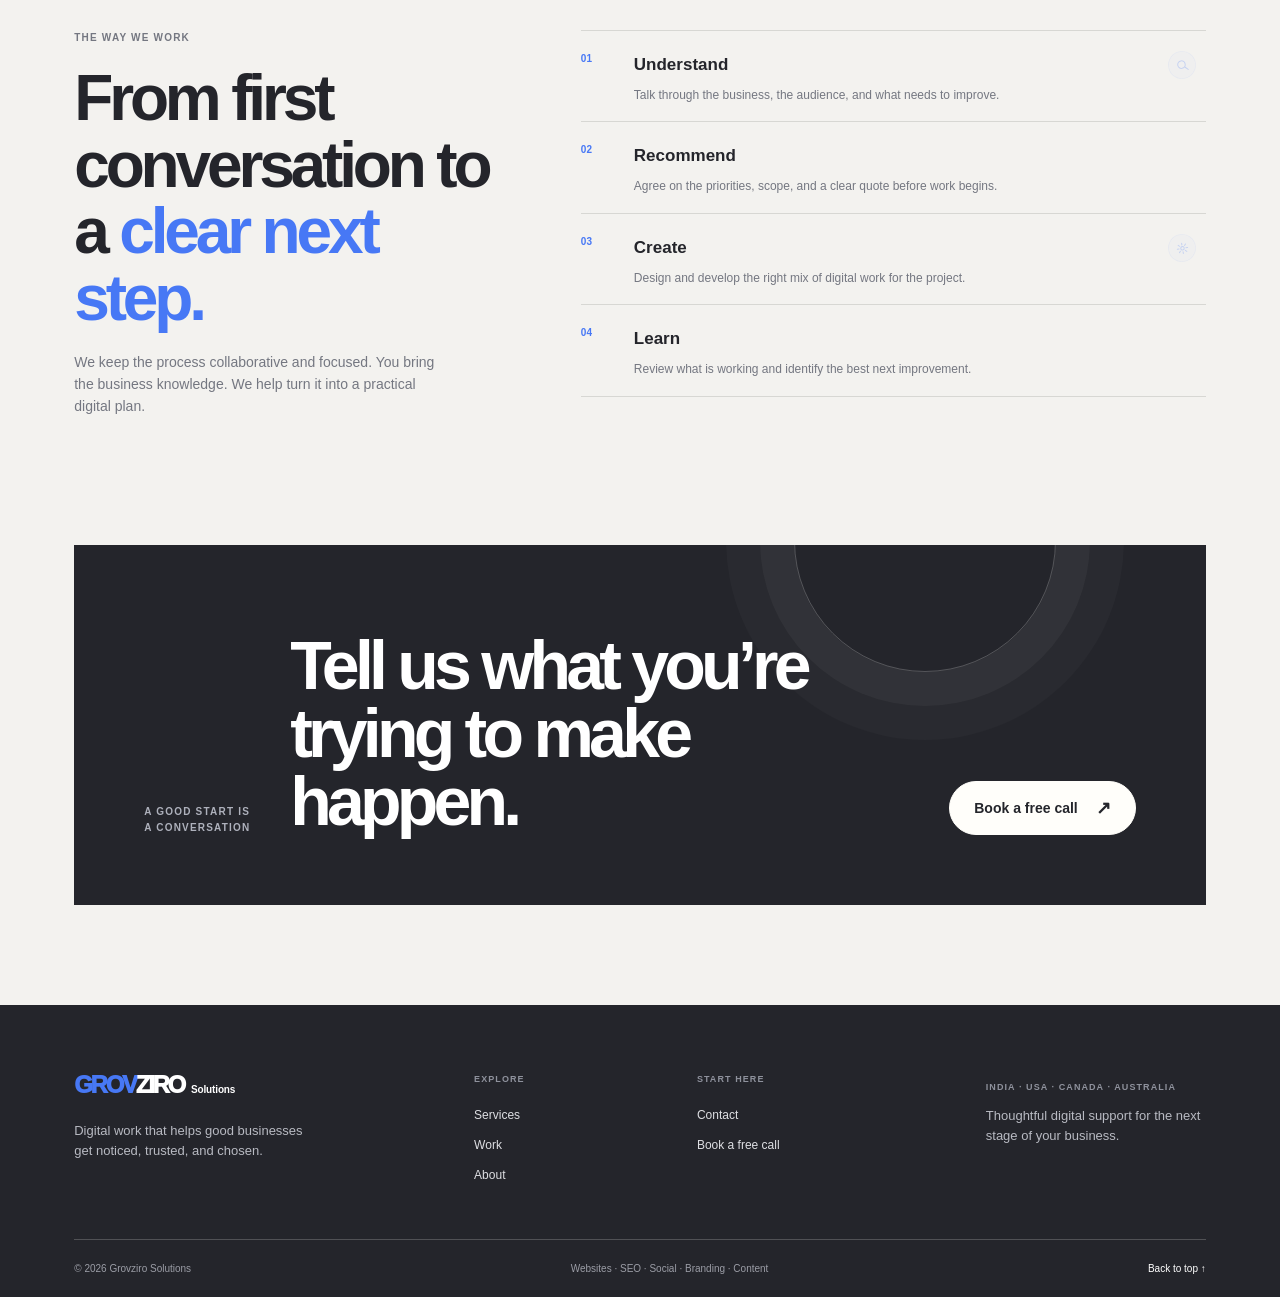
==== commit 94ff06d3: "Connect consultation buttons to Cal booking link" ====
--- a/about.html
+++ b/about.html
@@ -13,7 +13,7 @@
     <section class="about-statement section-wrap section-space"><div class="section-kicker">WHY GROVZIRO</div><div><h2>Your website and marketing should make sense for the business you’re <span>building.</span></h2><p>Some businesses need a clearer way to earn a call. Others need a more considered first presence. We start with the audience and the goal, then shape the work around what will make the biggest practical difference.</p></div></section>
     <section class="values section-wrap"><article><span>01 / CLARITY</span><h3>Make the message easy to understand.</h3><p>People should quickly know who you help, what you do, and how to take the next step.</p></article><article><span>02 / INTENTION</span><h3>Give every part a reason to be there.</h3><p>Design and content should serve the customer journey, not just fill a screen.</p></article><article><span>03 / CARE</span><h3>Build trust through the details.</h3><p>Thoughtful communication and honest proof help good businesses stand out.</p></article></section>
     <section class="about-process section-wrap section-space"><div class="about-process-copy"><div class="section-kicker">THE WAY WE WORK</div><h2>From first conversation to a <em>clear next step.</em></h2><p>We keep the process collaborative and focused. You bring the business knowledge. We help turn it into a practical digital plan.</p></div><ol class="process-list"><li><span>01</span><div><div class="process-step-title"><b>Understand</b><span class="process-icon" aria-hidden="true"><svg viewBox="0 0 24 24" fill="none"><circle cx="10.5" cy="10.5" r="6.5"/><path d="m15.5 15.5 5 5"/></svg></span></div><p>Talk through the business, the audience, and what needs to improve.</p></div></li><li><span>02</span><div><div class="process-step-title"><b>Recommend</b></div><p>Agree on the priorities, scope, and a clear quote before work begins.</p></div></li><li><span>03</span><div><div class="process-step-title"><b>Create</b><span class="process-icon" aria-hidden="true"><svg viewBox="0 0 24 24" fill="none"><path d="M12 3v3m0 12v3M3 12h3m12 0h3M5.6 5.6l2.1 2.1m8.6 8.6 2.1 2.1m0-12.8-2.1 2.1m-8.6 8.6-2.1 2.1"/><circle cx="12" cy="12" r="3"/></svg></span></div><p>Design and develop the right mix of digital work for the project.</p></div></li><li><span>04</span><div><div class="process-step-title"><b>Learn</b></div><p>Review what is working and identify the best next improvement.</p></div></li></ol></section>
-    <section class="about-cta section-wrap"><p class="eyebrow">A GOOD START IS A CONVERSATION</p><h2>Tell us what you’re trying to make happen.</h2><a class="button button-light" href="contact.html#contact-form">Book a free call <span aria-hidden="true">↗</span></a></section>
+    <section class="about-cta section-wrap"><p class="eyebrow">A GOOD START IS A CONVERSATION</p><h2>Tell us what you’re trying to make happen.</h2><a class="button button-light booking-link" href="contact.html#contact-form">Book a free call <span aria-hidden="true">↗</span></a></section>
   </main>
   <footer class="site-footer"><div class="footer-main"><div class="footer-brand"><a class="wordmark wordmark-footer" href="index.html"><span>GROV</span><i>ZIRO</i><small>Solutions</small></a><p>Digital work that helps good businesses get noticed, trusted, and chosen.</p></div><div class="footer-column"><span>EXPLORE</span><a href="services.html">Services</a><a href="work.html">Work</a><a href="about.html">About</a></div><div class="footer-column"><span>START HERE</span><a href="contact.html">Contact</a><a class="booking-link" href="contact.html#contact-form">Book a free call</a></div><div class="footer-note"><span>INDIA · USA · CANADA · AUSTRALIA</span><p>Thoughtful digital support for the next stage of your business.</p></div></div><div class="footer-bottom"><span>© <span data-current-year></span> Grovziro Solutions</span><span>Websites · SEO · Social · Branding · Content</span><a href="#main">Back to top ↑</a></div></footer>
 </body>
--- a/assets/styles.css
+++ b/assets/styles.css
@@ -265,10 +265,15 @@
 .about-process h2 { margin-top: 20px; font-size: clamp(39px, 5vw, 64px); }
 .about-process-copy > p { max-width: 380px; margin: 21px 0 0; color: var(--muted); font-size: 14px; }
 .process-list { margin: 0; padding: 0; list-style: none; border-top: 1px solid var(--line); }
-.process-list li { min-height: 86px; display: grid; grid-template-columns: 38px 1fr; gap: 15px; padding: 17px 0; border-bottom: 1px solid var(--line); }
+.process-list li { min-height: 86px; display: grid; grid-template-columns: 38px 1fr; gap: 15px; padding: 17px 0; border-bottom: 1px solid var(--line); transition: padding .22s ease, border-color .22s ease; }
+.process-list li:hover, .process-list li:focus-within { padding-inline: 8px; border-color: rgba(71, 120, 245, .32); }
 .process-list li > span { padding-top: 3px; color: var(--blue); font-size: 10px; font-weight: 800; }
 .process-list b { font-size: 17px; }
 .process-list p { margin: 4px 0 0; color: var(--muted); font-size: 12px; }
+.process-step-title { min-height: 34px; display: flex; align-items: center; justify-content: space-between; gap: 14px; }
+.process-icon { width: 34px; height: 34px; display: grid; place-items: center; flex: 0 0 auto; border: 1px solid rgba(71, 120, 245, .22); border-radius: 50%; background: rgba(71, 120, 245, .08); color: var(--blue); opacity: .25; transform: translateX(-7px) scale(.82) rotate(-10deg); transition: opacity .22s ease, transform .22s ease, background-color .22s ease; }
+.process-icon svg { width: 17px; height: 17px; stroke: currentColor; stroke-width: 1.8; stroke-linecap: round; stroke-linejoin: round; }
+.process-list li:hover .process-icon, .process-list li:focus-within .process-icon { opacity: 1; transform: translateX(0) scale(1) rotate(0); background: rgba(71, 120, 245, .14); }
 .about-cta { margin-bottom: 100px; padding: clamp(34px, 6vw, 70px); position: relative; display: flex; align-items: end; justify-content: space-between; gap: 30px; overflow: hidden; background: var(--ink); color: white; }
 .about-cta::after { content: ""; width: 260px; height: 260px; position: absolute; top: -135px; right: 150px; border: 1px solid rgba(255,255,255,.22); border-radius: 50%; box-shadow: 0 0 0 34px rgba(255,255,255,.04), 0 0 0 68px rgba(255,255,255,.025); }
 .about-cta .eyebrow { color: #aeb1bc; }
@@ -276,28 +281,43 @@
 .about-cta .button { position: relative; z-index: 2; flex: 0 0 auto; }
 
 /* Contact page */
-.contact-hero { padding-block: clamp(50px, 7vw, 94px) 100px; }
-.contact-hero-grid { margin-top: 25px; display: grid; grid-template-columns: .95fr 1.05fr; gap: clamp(42px, 8vw, 108px); align-items: start; }
-.contact-hero h1 { max-width: 570px; font-size: clamp(49px, 6.2vw, 82px); }
-.contact-points { margin-top: 45px; border-top: 1px solid var(--line); }
-.contact-points > div { min-height: 65px; display: flex; align-items: center; gap: 16px; border-bottom: 1px solid var(--line); }
-.contact-point-mark { color: var(--blue); font-size: 10px; font-weight: 850; }
-.contact-points p { margin: 0; color: var(--ink-soft); font-size: 13px; }
-.contact-panel { padding: clamp(25px, 4vw, 43px); background: var(--white); box-shadow: 0 22px 60px rgba(44, 49, 64, .07); }
+.contact-hero { padding-block: clamp(42px, 6vw, 76px) 100px; }
+.contact-hero-grid { margin-top: 25px; display: grid; grid-template-columns: .95fr 1.05fr; gap: clamp(34px, 6vw, 76px); align-items: stretch; }
+.contact-info-column { min-width: 0; display: flex; flex-direction: column; gap: 14px; }
+.contact-intro h1 { max-width: 570px; font-size: clamp(49px, 6.2vw, 82px); }
+.contact-intro .page-lede { max-width: 500px; }
+.contact-details { display: grid; gap: 12px; margin-top: 4px; }
+.contact-detail-card { min-height: 84px; display: flex; align-items: center; gap: 18px; padding: 14px 18px; border: 1px solid #d5d4d2; border-radius: 20px; background: rgba(255, 255, 255, .58); box-shadow: 0 5px 18px rgba(37, 42, 55, .035); transition: transform .22s ease, border-color .22s ease, box-shadow .22s ease, background-color .22s ease; }
+.contact-detail-card:hover, .contact-detail-card:focus-visible { transform: translateY(-2px); border-color: rgba(71, 120, 245, .48); background: rgba(255, 255, 255, .86); box-shadow: 0 12px 28px rgba(37, 67, 141, .1); }
+.contact-icon { width: 54px; height: 54px; display: grid; place-items: center; flex: 0 0 auto; border-radius: 50%; background: rgba(71, 120, 245, .11); color: var(--blue); transition: transform .22s ease, background-color .22s ease; }
+.contact-detail-card:hover .contact-icon, .contact-detail-card:focus-visible .contact-icon { transform: scale(1.08) rotate(-5deg); background: rgba(71, 120, 245, .17); }
+.contact-icon svg { width: 23px; height: 23px; stroke: currentColor; stroke-width: 1.8; stroke-linecap: round; stroke-linejoin: round; }
+.contact-detail-copy { min-width: 0; display: grid; gap: 3px; }
+.contact-detail-copy small { color: var(--ink-soft); font-size: 10px; font-weight: 800; letter-spacing: .08em; }
+.contact-detail-copy strong { color: var(--ink); font-size: clamp(12px, 1.15vw, 15px); font-weight: 550; overflow-wrap: anywhere; }
+.book-call-card { margin-top: 6px; padding: clamp(22px, 3vw, 34px); border: 1px solid rgba(71, 120, 245, .18); border-radius: 22px; background: linear-gradient(135deg, rgba(255, 255, 255, .82), rgba(71, 120, 245, .08)); }
+.book-call-label { display: flex; align-items: center; gap: 11px; color: var(--blue); font-size: 11px; font-weight: 750; letter-spacing: .1em; }
+.book-call-label svg { width: 20px; height: 20px; stroke: currentColor; stroke-width: 1.8; stroke-linecap: round; stroke-linejoin: round; }
+.book-call-card h2 { margin: 20px 0 8px; font-size: clamp(27px, 3vw, 38px); letter-spacing: -.05em; }
+.book-call-card p { display: flex; align-items: center; gap: 9px; margin: 0 0 21px; color: var(--muted); font-size: 14px; }
+.book-call-card p svg { width: 19px; height: 19px; stroke: currentColor; stroke-width: 1.8; stroke-linecap: round; stroke-linejoin: round; }
+.book-call-card .button { width: 100%; }
+.contact-panel { min-width: 0; padding: clamp(25px, 4vw, 43px); border: 1px solid #d8d7d5; border-radius: 22px; background: rgba(255, 255, 255, .62); box-shadow: 0 18px 48px rgba(44, 49, 64, .07); }
 .contact-panel-head { display: flex; align-items: center; justify-content: space-between; }
 .panel-spark { color: var(--blue); font-size: 24px; }
 .contact-panel h2 { margin: 15px 0 8px; font-size: clamp(27px, 3vw, 36px); letter-spacing: -.05em; }
 .panel-intro { max-width: 390px; margin: 0 0 24px; color: var(--muted); font-size: 13px; }
-.inquiry-form { display: grid; grid-template-columns: 1fr 1fr; gap: 10px 14px; }
-.inquiry-form label { align-self: end; margin-top: 7px; color: var(--ink-soft); font-size: 10px; font-weight: 750; }
+.inquiry-form { display: grid; grid-template-columns: 1fr 1fr; gap: 16px 17px; }
+.form-field { min-width: 0; display: grid; gap: 7px; }
+.inquiry-form label { align-self: end; color: var(--ink-soft); font-size: 10px; font-weight: 750; letter-spacing: .07em; }
 .inquiry-form label span { color: var(--blue); }
-.inquiry-form input, .inquiry-form select, .inquiry-form textarea { width: 100%; min-height: 46px; padding: 12px 13px; border: 1px solid #dcdde0; border-radius: 3px; background: #fbfbfa; color: var(--ink); font-size: 12px; outline: none; }
+.inquiry-form input, .inquiry-form select, .inquiry-form textarea { width: 100%; min-height: 52px; padding: 13px 15px; border: 1px solid #d2d2d4; border-radius: 16px; background: rgba(255, 255, 255, .64); color: var(--ink); font-size: 14px; outline: none; box-shadow: 0 2px 5px rgba(35, 39, 49, .07); transition: border-color .2s ease, box-shadow .2s ease, background-color .2s ease; }
 .inquiry-form input:focus, .inquiry-form select:focus, .inquiry-form textarea:focus { border-color: var(--blue); box-shadow: 0 0 0 3px rgba(71, 120, 245, .14); }
-.inquiry-form label[for="details"], .inquiry-form textarea, .form-submit, .form-note { grid-column: 1 / -1; }
-.inquiry-form textarea { min-height: 105px; resize: vertical; }
 .inquiry-form input::placeholder, .inquiry-form textarea::placeholder { color: #a0a3ac; }
-.form-submit { justify-self: start; margin-top: 7px; cursor: pointer; }
-.form-note { margin: 0; color: #777b84; font-size: 10px; }
+.form-field-full { grid-column: 1 / -1; }
+.inquiry-form textarea { min-height: 170px; resize: vertical; }
+.form-submit { grid-column: 1 / -1; justify-self: stretch; width: 100%; margin-top: 2px; cursor: pointer; }
+.form-note { grid-column: 1 / -1; margin: 0; color: #777b84; font-size: 11px; line-height: 1.5; }
 .form-note-pending { color: #9b5421; }
 .contact-bottom { margin-bottom: 100px; padding-top: 35px; display: grid; grid-template-columns: 1fr .8fr auto; align-items: center; gap: 25px; border-top: 1px solid var(--line); }
 .contact-bottom h2 { margin-top: 15px; font-size: clamp(29px, 3.2vw, 42px); }
@@ -325,7 +345,7 @@
   .footer-note { grid-column: 1 / -1; justify-self: start; }
   .footer-note p { max-width: 350px; }
   .about-process { gap: 48px; }
-  .contact-hero-grid { gap: 42px; }
+  .contact-hero-grid { gap: 36px; }
 }
 
 @media (max-width: 680px) {
@@ -451,17 +471,20 @@
   .contact-hero-grid { grid-template-columns: 1fr; gap: 32px; }
   .contact-hero h1 { font-size: clamp(45px, 12vw, 64px); }
   .contact-points { margin-top: 28px; }
-  .contact-panel { padding: 23px 18px; }
-  .inquiry-form { grid-template-columns: 1fr; gap: 8px; }
-  .inquiry-form label { margin-top: 9px; }
-  .inquiry-form label[for="details"], .inquiry-form textarea, .form-submit, .form-note { grid-column: 1; }
-  .form-submit { width: 100%; }
+  .contact-info-column { gap: 11px; }
+  .contact-detail-card { min-height: 76px; gap: 13px; padding: 12px 14px; border-radius: 17px; }
+  .contact-icon { width: 48px; height: 48px; }
+  .contact-panel { padding: 23px 18px; border-radius: 19px; }
+  .inquiry-form { grid-template-columns: 1fr; gap: 13px; }
+  .form-field-full, .form-submit, .form-note { grid-column: 1; }
+  .inquiry-form textarea { min-height: 145px; }
   .contact-bottom { margin-bottom: 68px; grid-template-columns: 1fr; gap: 17px; }
   .contact-bottom > p { max-width: 450px; }
 }
 
 @media (pointer: coarse) {
   .button, .menu-toggle, .text-link { min-height: 44px; }
+  .process-icon { opacity: .85; transform: none; }
 }
 
 @media (prefers-reduced-motion: reduce) {
